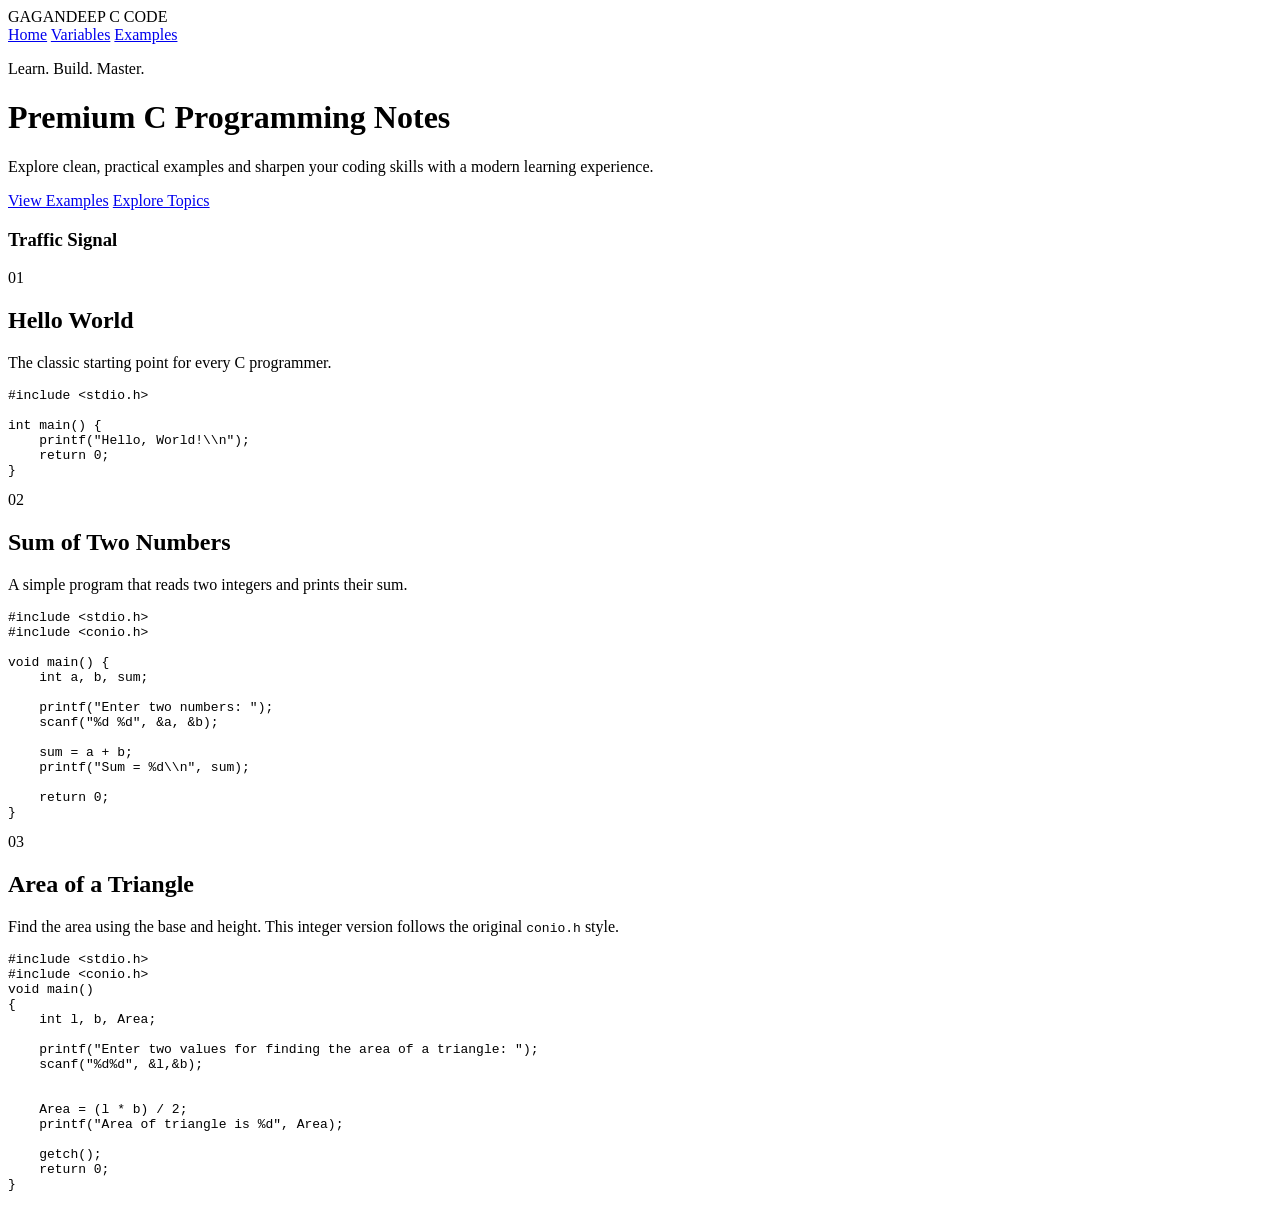
==== index.html @ b936bd4f "Add index.html for C Programming Notes This file contains the structure and content for a webpage de" ====
<!DOCTYPE html>
<html lang="en">
<head>
    <meta charset="UTF-8">
    <meta name="viewport" content="width=device-width, initial-scale=1.0">
    <title>Premium C Programming Notes</title>
    <link rel="stylesheet" href="style.css">
</head>
<body>
    <div class="page-shell">
        <header class="topbar">
            <div class="brand">GAGANDEEP<span> C CODE</span></div>
            <nav class="nav">
                <a href="index.html">Home</a>
                <a href="variables.html">Variables</a>
                <a href="#examples">Examples</a>
            </nav>
        </header>

        <main class="hero">
            <div class="hero-text">
                <p class="eyebrow">Learn. Build. Master.</p>
                <h1>Premium C Programming Notes</h1>
                <p class="subtitle">
                    Explore clean, practical examples and sharpen your coding skills with a modern learning experience.
                </p>
                <div class="cta-row">
                    <a href="#examples" class="btn primary">View Examples</a>
                    <a href="variables.html" class="btn secondary">Explore Topics</a>
                </div>
            </div>

            <div class="code-card">
                <div class="card-header">
                    <span class="dot red"></span>
                    <span class="dot yellow"></span>
                    <span class="dot green"></span>
                    <h3>Traffic Signal</h3>
                </div>
            </div>
        </main>

        <section class="features" id="examples">
            <article class="feature-card">
                <span class="tag">01</span>
                <h2>Hello World</h2>
                <p>The classic starting point for every C programmer.</p>
                <pre><code>#include &lt;stdio.h&gt;

int main() {
    printf("Hello, World!\\n");
    return 0;
}</code></pre>
            </article>

            <article class="feature-card spotlight">
                <span class="tag">02</span>
                <h2>Sum of Two Numbers</h2>
                <p>A simple program that reads two integers and prints their sum.</p>
                <pre><code>#include &lt;stdio.h&gt;
#include &lt;conio.h&gt;

void main() {
    int a, b, sum;

    printf("Enter two numbers: ");
    scanf("%d %d", &amp;a, &amp;b);

    sum = a + b;
    printf("Sum = %d\\n", sum);

    return 0;
}</code></pre>
            </article>

            <article class="feature-card">
                <span class="tag">03</span>
                <h2>Area of a Triangle</h2>
                <p>Find the area using the base and height. This integer version follows the original <code>conio.h</code> style.</p>
                <pre><code>#include &lt;stdio.h&gt;
#include &lt;conio.h&gt;
void main()
{
    int l, b, Area;

    printf("Enter two values for finding the area of a triangle: ");
    scanf("%d%d", &l,&b);


    Area = (l * b) / 2;
    printf("Area of triangle is %d", Area);

    getch();
    return 0;
}</code></pre>
            </article>
        </section>
    </div>
</body>
</html>
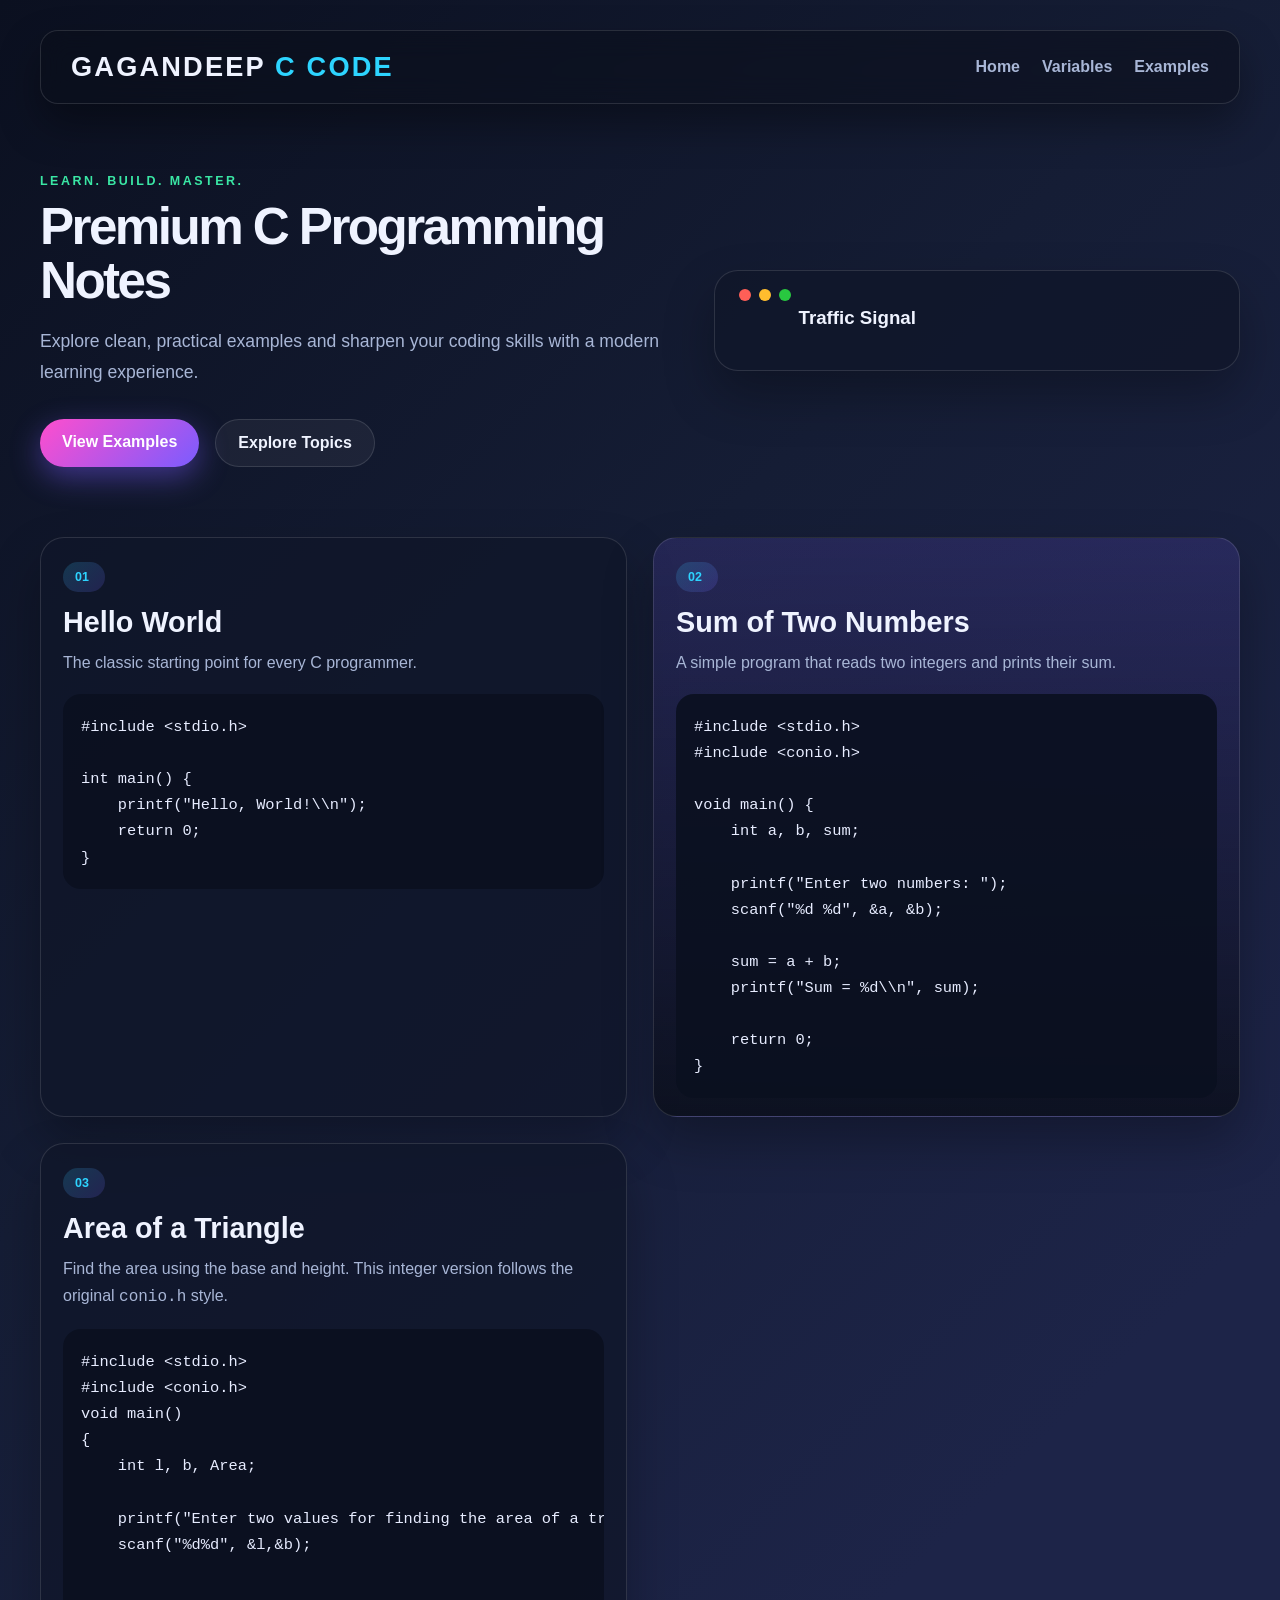
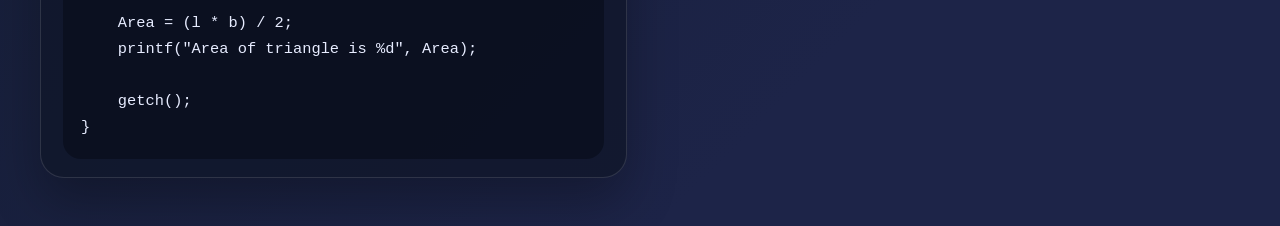
==== commit d3bd3182: "Remove return statement from main function" ====
--- a/index.html
+++ b/index.html
@@ -91,7 +91,6 @@
     printf("Area of triangle is %d", Area);
 
     getch();
-    return 0;
 }</code></pre>
             </article>
         </section>
--- a/style.css
+++ b/style.css
@@ -0,0 +1,239 @@
+:root {
+    --bg-1: #0b1020;
+    --bg-2: #151d35;
+    --card: rgba(16, 23, 41, 0.78);
+    --border: rgba(255, 255, 255, 0.12);
+    --text: #eff3ff;
+    --muted: #a8b6d6;
+    --pink: #ff4ecd;
+    --purple: #7a5cff;
+    --cyan: #2dd4ff;
+    --green: #3ae7a5;
+    --yellow: #ffd166;
+    --shadow: rgba(0, 0, 0, 0.35);
+}
+
+* {
+    box-sizing: border-box;
+}
+
+html {
+    scroll-behavior: smooth;
+}
+
+body {
+    margin: 0;
+    font-family: Arial, sans-serif;
+    background: linear-gradient(135deg, var(--bg-1), var(--bg-2), #1d2448 80%);
+    color: var(--text);
+    min-height: 100vh;
+}
+
+.page-shell {
+    width: min(1200px, calc(100% - 32px));
+    margin: 0 auto;
+    padding: 30px 0 50px;
+}
+
+.topbar {
+    display: flex;
+    justify-content: space-between;
+    align-items: center;
+    padding: 20px 30px;
+    border: 1px solid var(--border);
+    border-radius: 18px;
+    background: rgba(10, 14, 25, 0.52);
+    backdrop-filter: blur(14px);
+    box-shadow: 0 20px 40px var(--shadow);
+}
+
+.brand {
+    font-size: 1.7rem;
+    font-weight: 700;
+    letter-spacing: 0.08em;
+    text-transform: uppercase;
+}
+
+.brand span {
+    color: var(--cyan);
+}
+
+.nav {
+    display: flex;
+    gap: 22px;
+    flex-wrap: wrap;
+}
+
+.nav a {
+    color: var(--muted);
+    text-decoration: none;
+    font-weight: 600;
+    transition: color 0.25s ease;
+}
+
+.nav a:hover {
+    color: var(--text);
+}
+
+.hero {
+    display: grid;
+    grid-template-columns: 1.1fr 0.9fr;
+    gap: 30px;
+    align-items: center;
+    padding: 70px 0 40px;
+}
+
+.eyebrow {
+    margin: 0 0 12px;
+    color: var(--green);
+    font-size: 0.78rem;
+    letter-spacing: 0.2em;
+    text-transform: uppercase;
+    font-weight: 700;
+}
+
+.hero h1 {
+    margin: 0;
+    font-size: clamp(2.5rem, 4vw, 5rem);
+    line-height: 1.05;
+    letter-spacing: -0.05em;
+}
+
+.subtitle {
+    color: var(--muted);
+    font-size: 1.1rem;
+    line-height: 1.8;
+    max-width: 620px;
+    margin: 18px 0 30px;
+}
+
+.cta-row {
+    display: flex;
+    flex-wrap: wrap;
+    gap: 16px;
+}
+
+.btn {
+    display: inline-block;
+    padding: 14px 22px;
+    border-radius: 999px;
+    text-decoration: none;
+    font-weight: 700;
+    transition: transform 0.2s ease, box-shadow 0.2s ease;
+}
+
+.btn:hover {
+    transform: translateY(-2px);
+}
+
+.btn.primary {
+    background: linear-gradient(135deg, var(--pink), var(--purple));
+    color: white;
+    box-shadow: 0 10px 30px rgba(122, 92, 255, 0.45);
+}
+
+.btn.secondary {
+    background: rgba(255, 255, 255, 0.05);
+    border: 1px solid var(--border);
+    color: var(--text);
+}
+
+.code-card,
+.feature-card {
+    background: var(--card);
+    border: 1px solid var(--border);
+    border-radius: 24px;
+    box-shadow: 0 24px 50px rgba(0, 0, 0, 0.28);
+}
+
+.code-card {
+    padding: 18px 18px 10px;
+    overflow: hidden;
+}
+
+.card-header {
+    display: flex;
+    gap: 8px;
+    margin-bottom: 12px;
+    padding-left: 6px;
+}
+
+.dot {
+    width: 12px;
+    height: 12px;
+    border-radius: 50%;
+    display: inline-block;
+}
+
+.dot.red { background: #ff5f57; }
+.dot.yellow { background: #ffbd2e; }
+.dot.green { background: #28c840; }
+
+pre {
+    margin: 0;
+    padding: 20px 18px 18px;
+    background: rgba(11, 16, 32, 0.9);
+    border-radius: 18px;
+    color: #e7ecff;
+    overflow-x: auto;
+    line-height: 1.7;
+    font-size: 0.96rem;
+}
+
+code {
+    font-family: Consolas, Monaco, monospace;
+}
+
+.features {
+    display: grid;
+    grid-template-columns: repeat(2, minmax(280px, 1fr));
+    gap: 26px;
+    margin-top: 30px;
+}
+
+.feature-card {
+    padding: 24px 22px 18px;
+}
+
+.tag {
+    display: inline-block;
+    min-width: 42px;
+    padding: 8px 12px;
+    margin-bottom: 14px;
+    border-radius: 999px;
+    background: linear-gradient(135deg, rgba(45, 212, 255, 0.18), rgba(122, 92, 255, 0.18));
+    color: var(--cyan);
+    font-size: 0.78rem;
+    font-weight: 700;
+}
+
+.feature-card h2 {
+    margin: 0 0 10px;
+    font-size: 1.8rem;
+}
+
+.feature-card p {
+    margin: 0 0 18px;
+    color: var(--muted);
+    line-height: 1.7;
+}
+
+.spotlight {
+    background: linear-gradient(180deg, rgba(122, 92, 255, 0.16), rgba(10, 14, 25, 0.8));
+}
+
+@media (max-width: 860px) {
+    .hero,
+    .features {
+        grid-template-columns: 1fr;
+    }
+
+    .topbar {
+        flex-direction: column;
+        gap: 16px;
+    }
+
+    .nav {
+        justify-content: center;
+    }
+}
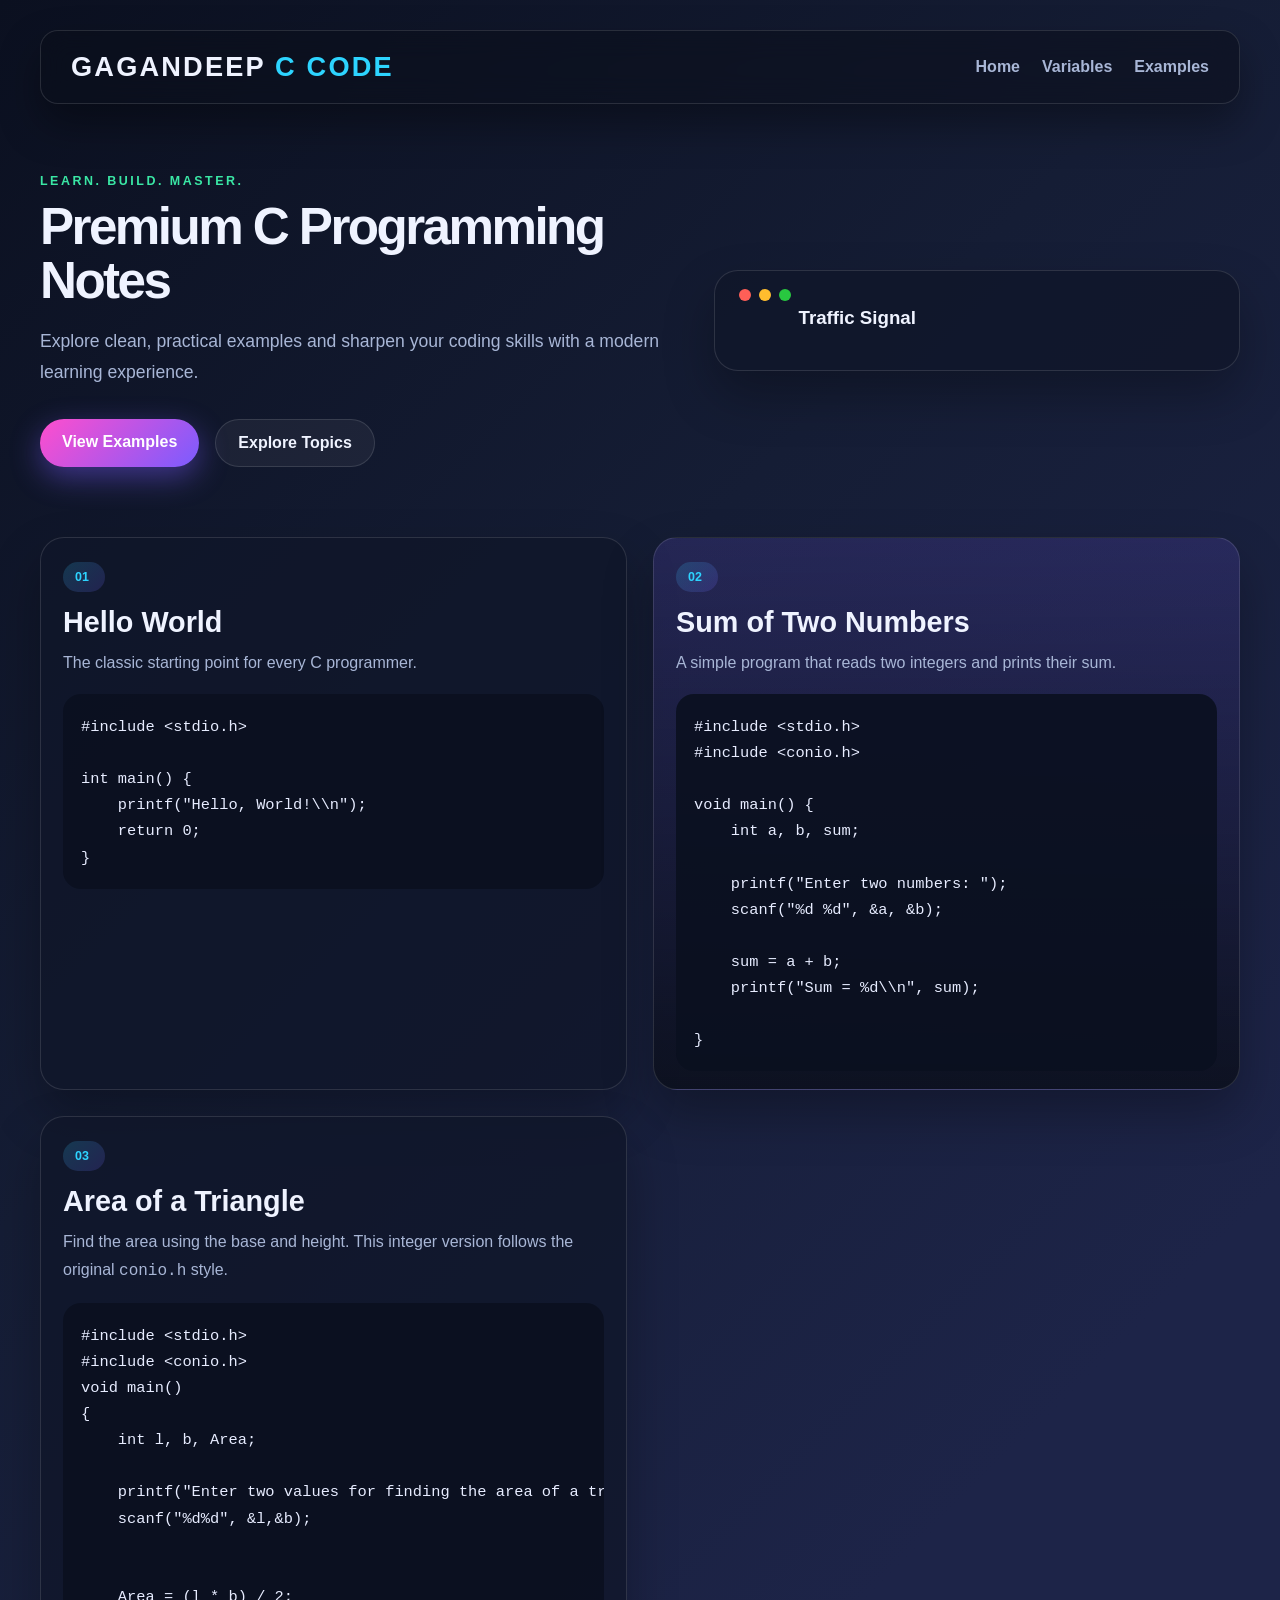
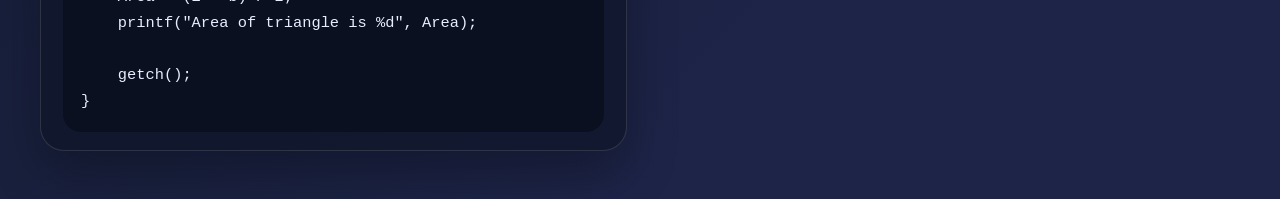
==== commit 75648e04: "Update index.html" ====
--- a/index.html
+++ b/index.html
@@ -69,7 +69,6 @@
     sum = a + b;
     printf("Sum = %d\\n", sum);
 
-    return 0;
 }</code></pre>
             </article>
 
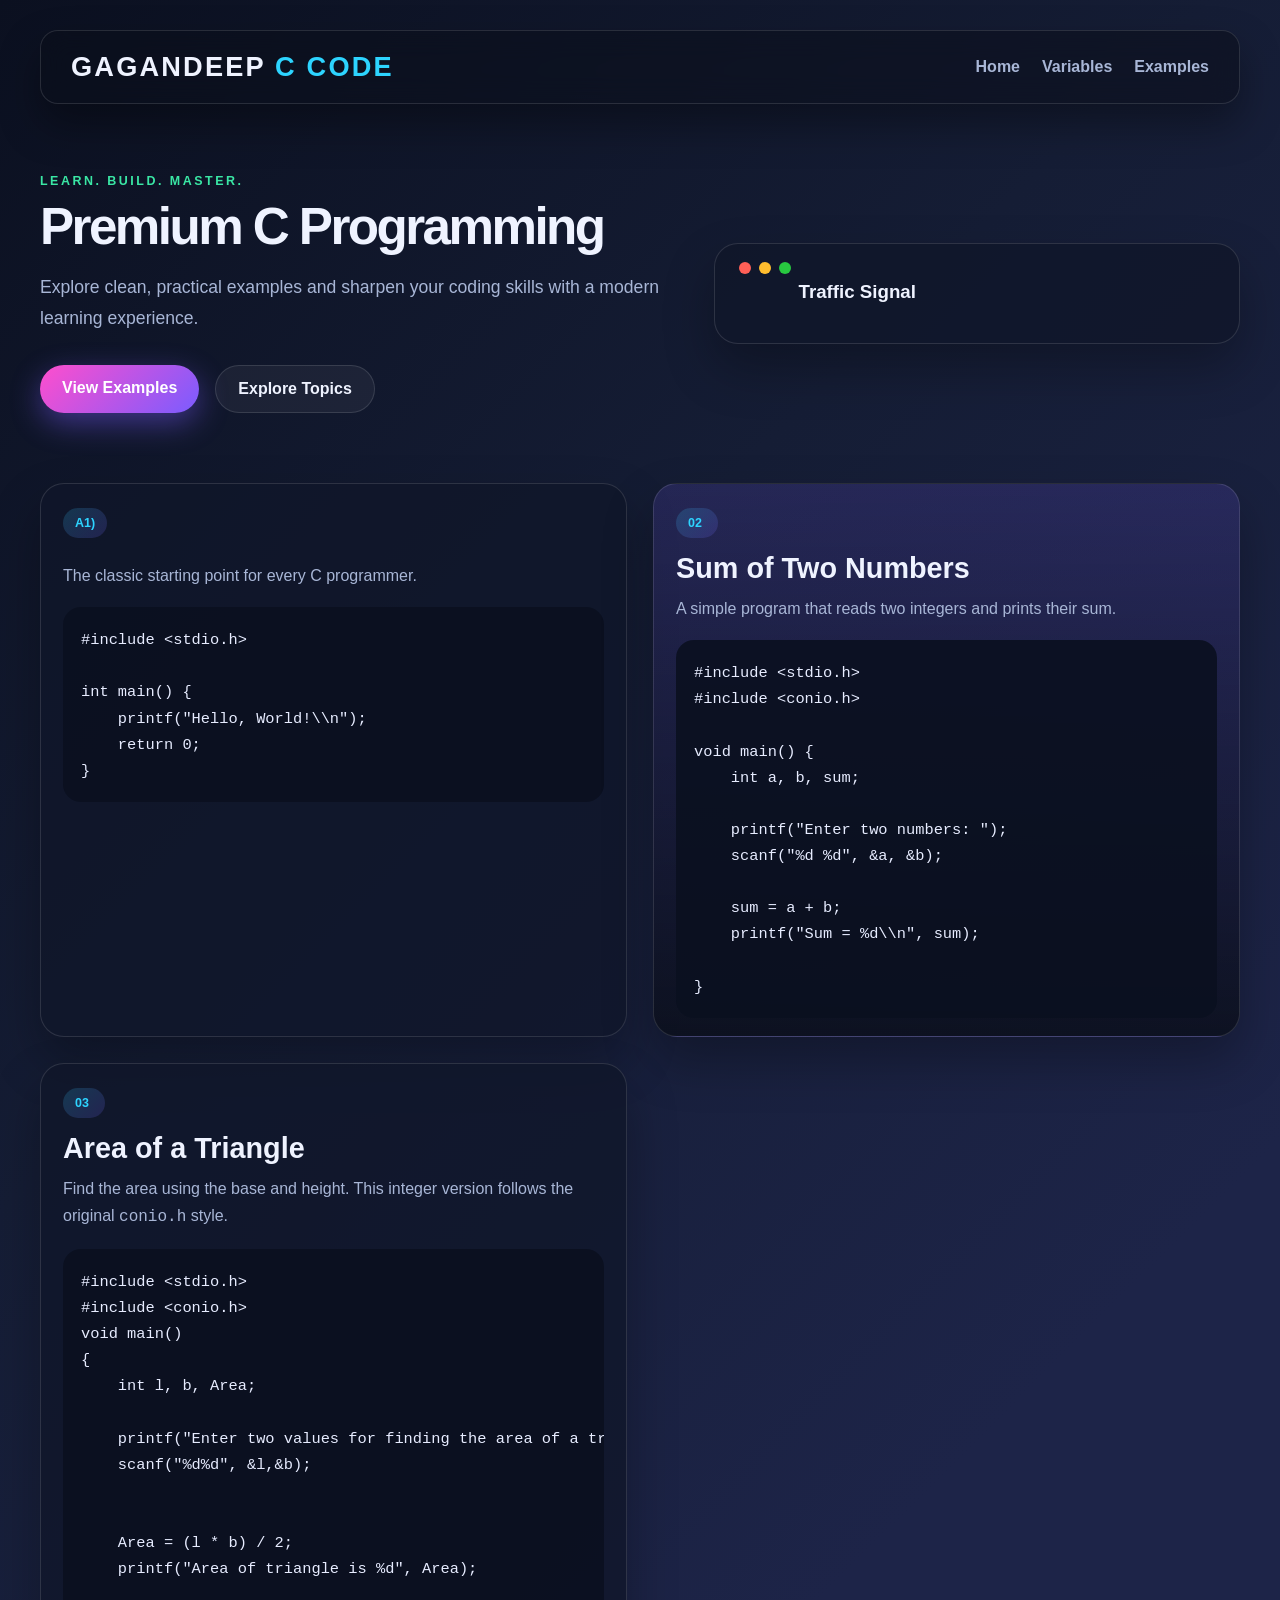
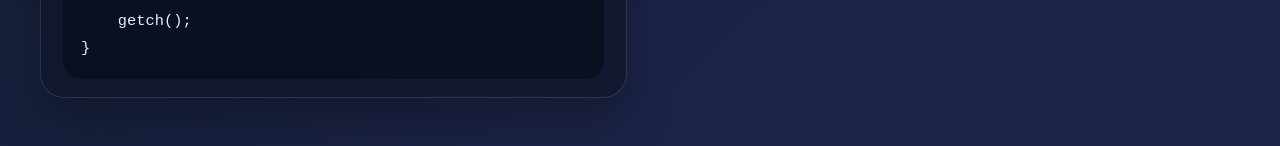
==== commit 5daebd43: "Update title and headings in index.html" ====
--- a/index.html
+++ b/index.html
@@ -3,7 +3,7 @@
 <head>
     <meta charset="UTF-8">
     <meta name="viewport" content="width=device-width, initial-scale=1.0">
-    <title>Premium C Programming Notes</title>
+    <title>Premium C Programming </title>
     <link rel="stylesheet" href="style.css">
 </head>
 <body>
@@ -20,7 +20,7 @@
         <main class="hero">
             <div class="hero-text">
                 <p class="eyebrow">Learn. Build. Master.</p>
-                <h1>Premium C Programming Notes</h1>
+                <h1>Premium C Programming </h1>
                 <p class="subtitle">
                     Explore clean, practical examples and sharpen your coding skills with a modern learning experience.
                 </p>
@@ -42,8 +42,8 @@
 
         <section class="features" id="examples">
             <article class="feature-card">
-                <span class="tag">01</span>
-                <h2>Hello World</h2>
+                <span class="tag">A1)</span>
+                <h2></h2>
                 <p>The classic starting point for every C programmer.</p>
                 <pre><code>#include &lt;stdio.h&gt;
 
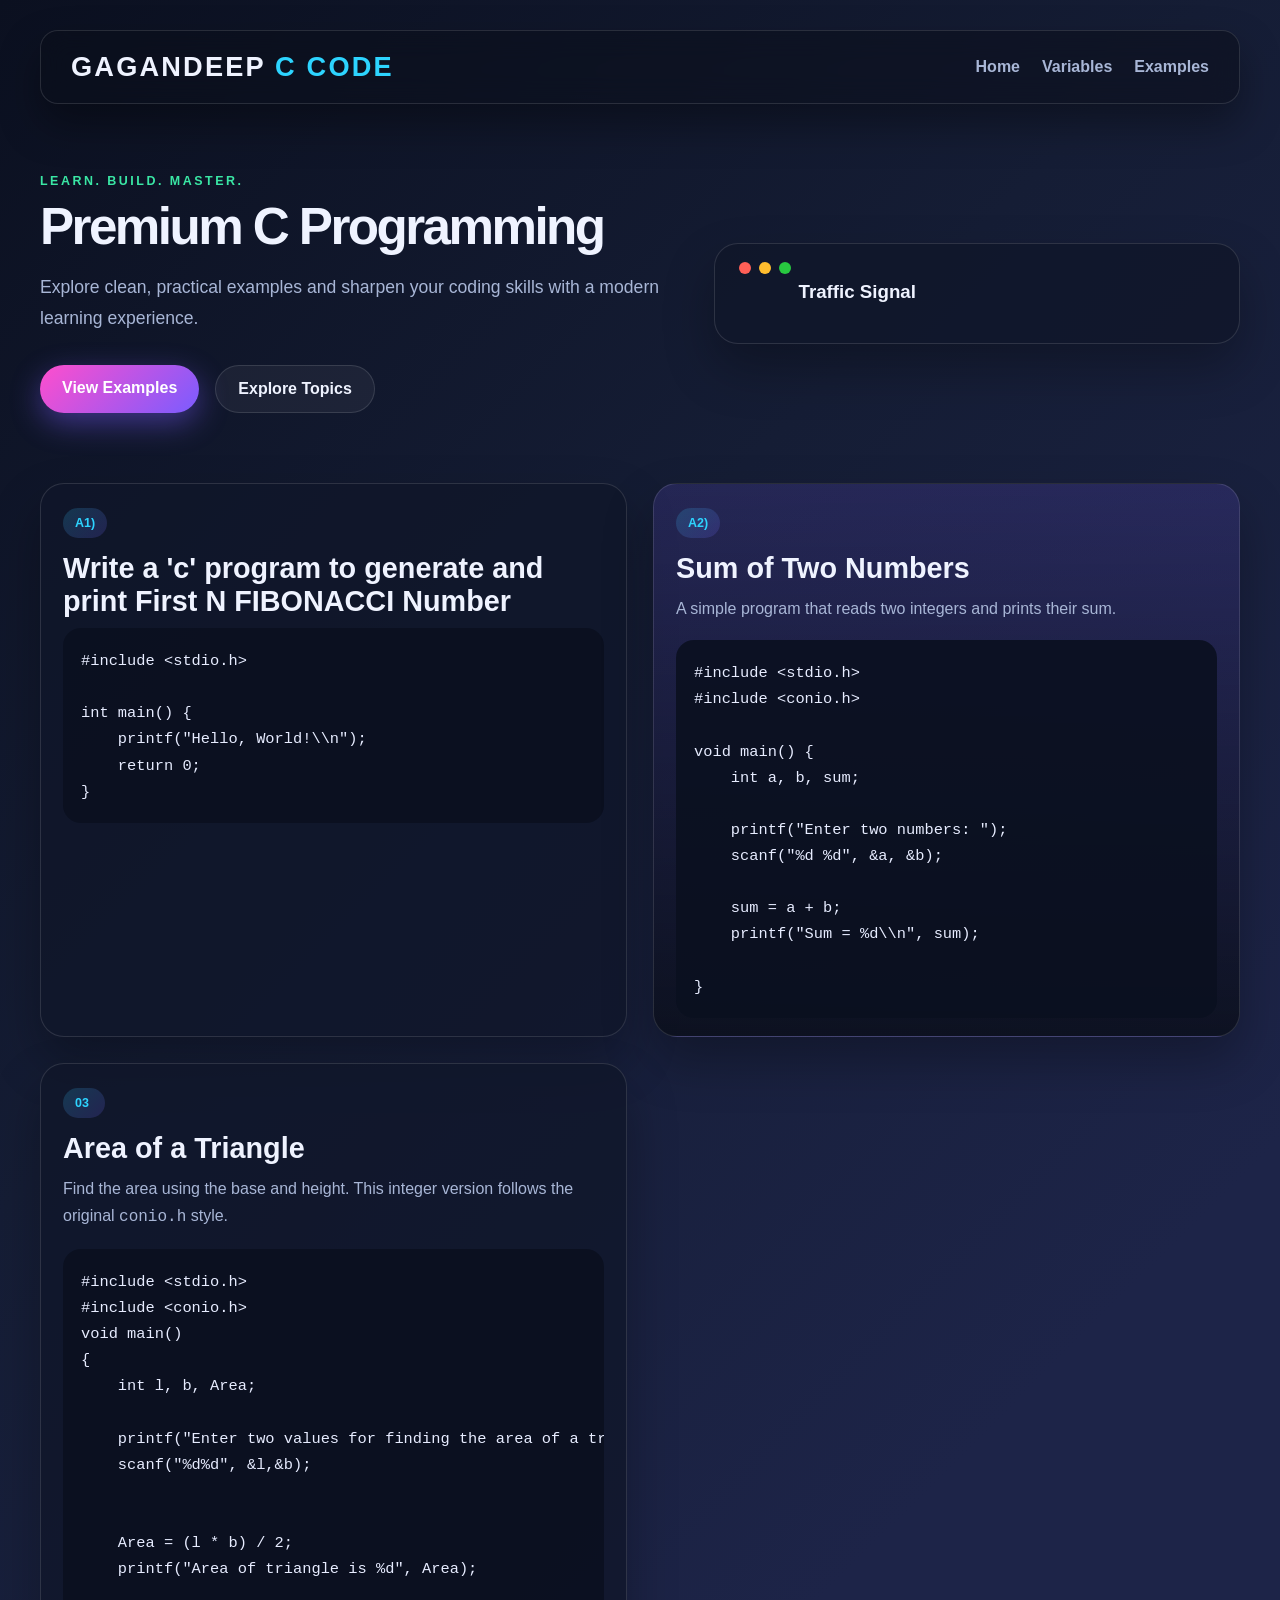
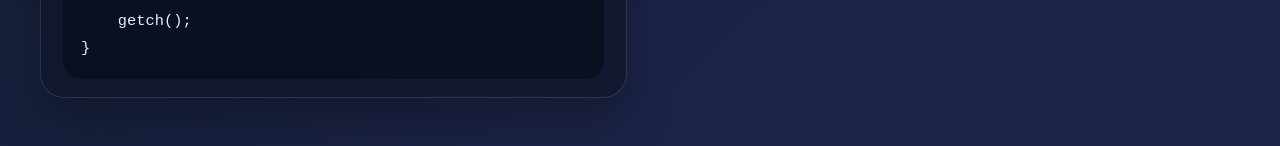
==== commit 971c9510: "Update index.html" ====
--- a/index.html
+++ b/index.html
@@ -43,8 +43,7 @@
         <section class="features" id="examples">
             <article class="feature-card">
                 <span class="tag">A1)</span>
-                <h2></h2>
-                <p>The classic starting point for every C programmer.</p>
+                <h2><b>Write a 'c' program to generate and print First N FIBONACCI Number</b></h2>
                 <pre><code>#include &lt;stdio.h&gt;
 
 int main() {
@@ -54,7 +53,7 @@
             </article>
 
             <article class="feature-card spotlight">
-                <span class="tag">02</span>
+                <span class="tag">A2)</span>
                 <h2>Sum of Two Numbers</h2>
                 <p>A simple program that reads two integers and prints their sum.</p>
                 <pre><code>#include &lt;stdio.h&gt;
